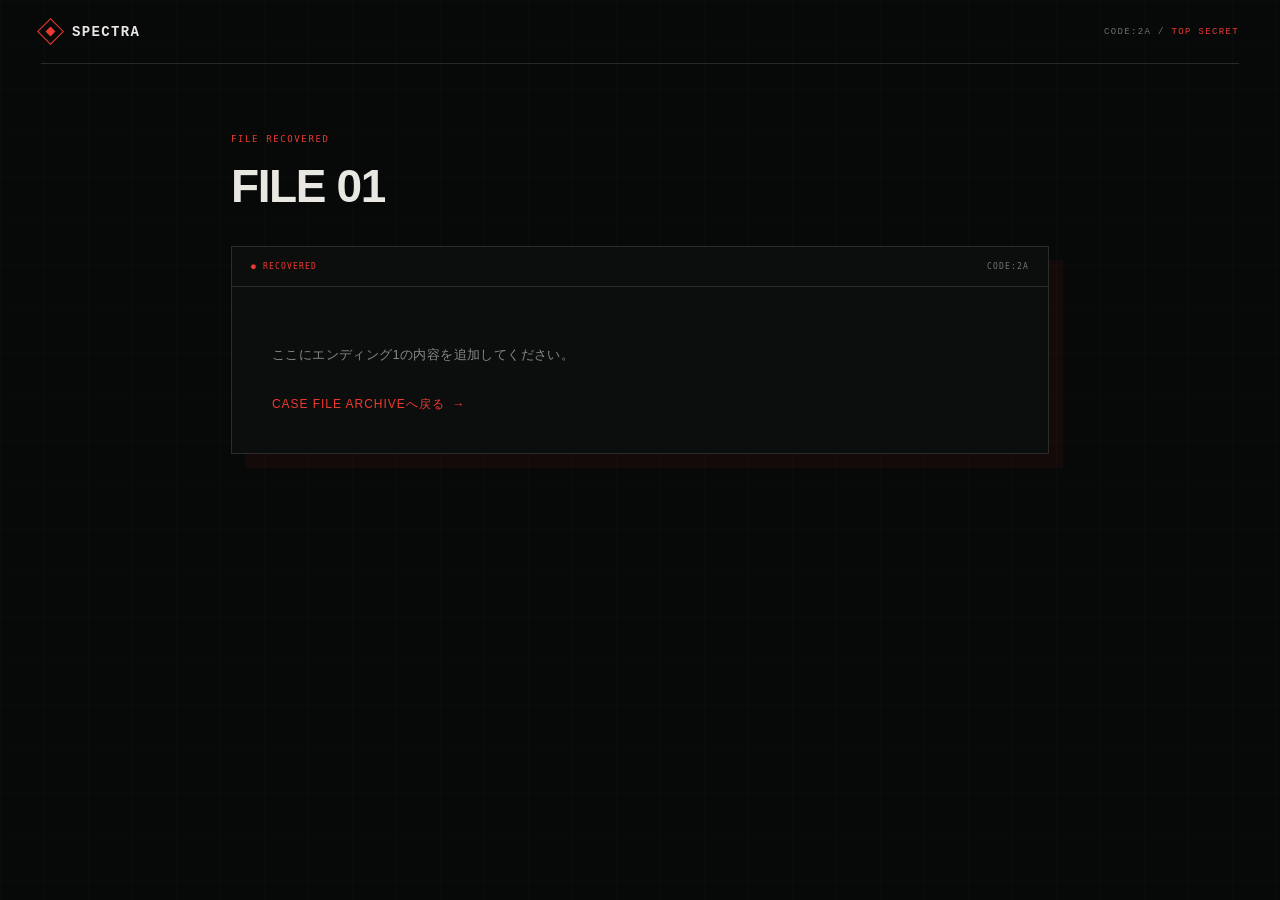
==== ending1.html @ 7d03a1a0 "Add files via upload" ====
<!DOCTYPE html>
<html>
<head>
  <title>エンディングその1</title>
  <link rel="stylesheet" href="styles.css">
  <meta charset="UTF-8">
  <meta name="viewport" content="width=device-width, initial-scale=1">
</head>
<body class="gate-body" data-ending="1">

  <header class="gate-topbar">
    <div class="gate-brand"><span class="gate-brand-mark" aria-hidden="true"></span>SPECTRA</div>
    <div class="gate-classification">CODE:2A / <b>TOP SECRET</b></div>
  </header>

  <main class="gate-main">

    <p class="gate-kicker">FILE RECOVERED</p>
    <h1>FILE 01</h1>

    <div class="gate-panel">
      <div class="gate-panel-head">
        <span>● RECOVERED</span>
        <span>CODE:2A</span>
      </div>
      <div class="gate-panel-body">
        <p class="gate-sub">
          ここにエンディング1の内容を追加してください。
        </p>
        <a class="gate-back-link" id="back-to-archive" href="endings.html">
          <span>CASE FILE ARCHIVEへ戻る</span>
          <span aria-hidden="true">→</span>
        </a>
      </div>
    </div>

  </main>

  <div class="page-transition covered" id="page-transition" aria-hidden="false">
    <span class="slab"></span>
    <span class="stripe"></span>
    <span class="transition-copy" id="transition-copy">FILE 01 / OPEN</span>
  </div>

  <script src="ending.js"></script>
</body>
</html>
---- styles.css ----
* {
    margin: 0;
    padding: 0;
    box-sizing: border-box;
}

body {
    height: 100vh;
    overflow: hidden;

    text-align: center;
    color: white;
    font-family: "Courier New", monospace;
    font-size: 1em;
    font-weight: bold;

    display: flex;
    justify-content: center;
    align-items: center;
}

/* Table */

.table-room {
    background: radial-gradient(
        ellipse 900px 700px at 50% 30%,
        #2c2c2e 0%,
        #131314 70%
    );
}

.table {
    position: relative;

    width: 900px;
    height: 500px;

    border-radius: 6px;

    display: flex;
    justify-content: center;
    align-items: center;

    /* overhead-light sheen, brushed-steel grain, base metal gradient */
    background:
        radial-gradient(ellipse 520px 260px at 30% 12%, rgba(255,255,255,.16), transparent 60%),
        repeating-linear-gradient(
            98deg,
            rgba(255,255,255,.035) 0px,
            rgba(255,255,255,.035) 1px,
            transparent 1px,
            transparent 4px
        ),
        linear-gradient(155deg, #6d6d6f 0%, #58585a 42%, #444446 75%, #37373a 100%);

    box-shadow:
        0 50px 70px -20px rgba(0, 0, 0, .7),
        0 14px 26px rgba(0, 0, 0, .45),
        inset 0 2px 8px rgba(255, 255, 255, .16),
        inset 0 -50px 60px rgba(0, 0, 0, .32),
        inset 0 0 0 1px rgba(255, 255, 255, .06);

    transform: perspective(1000px) rotateX(15deg);
}

/* Corner rivets, sunk into the steel */

.table::before {
    content: "";

    position: absolute;
    inset: 0;

    border-radius: inherit;
    pointer-events: none;

    background:
        radial-gradient(circle 4px at 26px 26px, #131314 55%, transparent 58%),
        radial-gradient(circle 1.2px at 25px 25px, rgba(255,255,255,.55) 50%, transparent 55%),
        radial-gradient(circle 4px at calc(100% - 26px) 26px, #131314 55%, transparent 58%),
        radial-gradient(circle 1.2px at calc(100% - 27px) 25px, rgba(255,255,255,.55) 50%, transparent 55%),
        radial-gradient(circle 4px at 26px calc(100% - 26px), #131314 55%, transparent 58%),
        radial-gradient(circle 1.2px at 25px calc(100% - 27px), rgba(255,255,255,.55) 50%, transparent 55%),
        radial-gradient(circle 4px at calc(100% - 26px) calc(100% - 26px), #131314 55%, transparent 58%),
        radial-gradient(circle 1.2px at calc(100% - 27px) calc(100% - 27px), rgba(255,255,255,.55) 50%, transparent 55%);
}

/* Front edge, giving the slab visible thickness */

.table::after {
    content: "";

    position: absolute;
    left: 0.25%;
    right: 0.25%;
    bottom: -16px;

    height: 18px;

    background: linear-gradient(to bottom, #333335, #1e1e20);
    border-radius: 0 0 6px 6px;
    box-shadow: 0 16px 24px rgba(0, 0, 0, .55);
}

/* Envelope */

.pocket {
    position: absolute;

    left: 0;
    bottom: 0;

    width: 100%;
    height: 190px;

    background: #d8bf83;

    z-index: 2;
}

.envelope {
    position: relative;

    width: 420px;
    height: 280px;

    background: #d8bf83;

    border-radius: 4px;

    box-shadow: 0 12px 25px rgba(0,0,0,.35);
}


/* Flap */

.flap {
    position: absolute;

    top: 0;
    left: 0;

    width: 100%;
    height: 120px;

    background: #c9ae6d;

    clip-path: polygon(
        0 0,
        100% 0,
        50% 100%
    );

    transform-origin: top center;
    transform: rotateX(0deg);

    transition: none;
    z-index: 5;
}
/* Label */

.label {
    position: absolute;

    bottom: 25px;
    left: 25px;

    font-family: "Courier New", monospace;
    font-size: 30px;
    font-weight: bold;

    color:#e94709;

    letter-spacing: 2px;
    z-index: 4;
}

.drag-hint {
    position: absolute;

    top: 18px;
    left: 50%;

    transform: translateX(-50%);

    font-family: "Courier New", monospace;
    font-size: 56px;
    font-weight: bold;

    color: rgba(0, 0, 0, 0.55);

    letter-spacing: 2px;

    user-select: none;
    pointer-events: none;

    animation: float 1.2s ease-in-out infinite;
}

@keyframes float {
    0% {
        transform: translate(-50%, 0);
    }

    50% {
        transform: translate(-50%, -6px);
    }

    100% {
        transform: translate(-50%, 0);
    }
}

#transition {
    position: fixed;

    top: 0;
    left: 0;

    width: 100vw;
    height: 100vh;

    background: black;

    display: flex;
    justify-content: center;
    align-items: center;

    opacity: 0;
    visibility: hidden;

    transition: opacity 0.8s ease;

    z-index: 9999;
}

#transition.show {
    opacity: 1;
    visibility: visible;
}

/* Loading text */

.loading-text {
    color: #d8bf83;

    font-family: "Courier New", monospace;
    font-size: 40px;
    letter-spacing: 5px;

    opacity: 0;

    animation: blink 1.2s infinite;
}

#transition.show .loading-text {
    opacity: 1;
}


@keyframes blink {

    0% {
        opacity: .3;
    }

    50% {
        opacity: 1;
    }

    100% {
        opacity: .3;
    }

}

.paper {
    position: absolute;

    width: 360px;
    height: 70px;

    left: 30px;
    top: 30px;

    background: #f7f2e6;

    border-radius: 3px;

    transition: transform .8s ease;

    transform: translateY(180px);
    
    display: flex;
    justify-content: center;
    align-items: top;
    
    color: #000000;
    font-family: "Courier New", monospace;
    font-size: 40px;
    letter-spacing: 5px;


    z-index: 1;
}

.paper.out {
    transform: translateY(0);
}

.briefing {

    position: relative;

    width: 800px;

    padding: 70px;

    background: #f4efdf;

    color: #222;

    box-shadow:
        0 30px 70px rgba(0,0,0,.45);

    border-radius: 3px;

    transform: rotate(-1deg);

    overflow: hidden;
}


/* Paper texture */

.briefing::before {

    content: "";

    position: absolute;

    inset: 0;

    background:
        repeating-linear-gradient(
            0deg,
            rgba(0,0,0,.015),
            rgba(0,0,0,.015) 2px,
            transparent 2px,
            transparent 6px
        );

    pointer-events: none;
}


/* Title */

h1 {

    margin-top: 0;

    text-align: center;

    font-size: 42px;

    letter-spacing: 5px;

    border-bottom: 3px solid #444;

    padding-bottom: 15px;
}


/* Section titles */

h2 {

    margin-top: 40px;

    font-size: 22px;

    letter-spacing: 2px;

    color: #444;

    text-transform: uppercase;
}


/* Paragraphs */

p {

    font-size: 20px;

    line-height: 1.8;
}


/* Rules */

ul {

    padding-left: 30px;

    line-height: 2;

    font-size: 19px;
}


/* Divider */

.divider {

    height: 2px;

    background: #666;

    margin: 30px 0;
}


/* TOP SECRET stamp */

.stamp {

    position: absolute;

    top: 35px;
    right: 40px;

    padding: 12px 24px;

    border: 5px solid #b31217;

    color: #b31217;

    font-size: 30px;

    font-weight: bold;

    transform: rotate(15deg);

    opacity: .85;

    text-transform: uppercase;
}


/* Button */

button {

    display: block;

    margin: 60px auto 0;

    padding: 18px 42px;

    background: #222;

    color: white;

    border: none;

    cursor: pointer;

    font-family: inherit;

    font-size: 18px;

    letter-spacing: 3px;

    transition: .25s;
}

button:hover {

    background: #b31217;

    transform: translateY(-3px);

    box-shadow: 0 8px 20px rgba(0,0,0,.25);
}

/* Case file archive (endings page) */

.archive-body {
    background: linear-gradient(
        to bottom,
        #666,
        #4f4f4f
    );
}

/* ============================================================
   SPECTRA ACCESS GATE — shared design system
   (matches index.html / mission.html)
   ============================================================ */

:root {
    --gate-black: #070808;
    --gate-panel: #0d0f0f;
    --gate-white: #e8e7e1;
    --gate-muted: #858985;
    --gate-line: rgba(232, 231, 225, .14);
    --gate-red: #bd2929;
    --gate-red-bright: #ed3a31;
    --gate-ease: cubic-bezier(.77, 0, .18, 1);
}

.gate-body {
    height: auto;
    min-height: 100vh;
    overflow: visible;

    display: block;

    background: var(--gate-black);
    background-image:
        linear-gradient(rgba(255,255,255,.012) 1px, transparent 1px),
        linear-gradient(90deg, rgba(255,255,255,.012) 1px, transparent 1px);
    background-size: 44px 44px;

    text-align: left;
    color: var(--gate-white);
    font-family: "Yu Gothic", "Hiragino Kaku Gothic ProN", Meiryo, sans-serif;
    font-weight: normal;
}

.gate-topbar,
.gate-bottombar {
    display: flex;
    align-items: center;
    justify-content: space-between;

    margin: 0 3.2vw;
    padding: 22px 0;

    font: 9px Consolas, "Courier New", monospace;
    letter-spacing: .15em;
    color: #6e726d;
}

.gate-topbar {
    border-bottom: 1px solid var(--gate-line);
}

.gate-bottombar {
    margin-top: 60px;
    border-top: 1px solid var(--gate-line);
}

.gate-brand {
    display: flex;
    align-items: center;
    gap: 12px;

    color: var(--gate-white);
    font-size: 14px;
    font-weight: 700;
}

.gate-brand-mark {
    position: relative;

    width: 19px;
    height: 19px;

    border: 1px solid var(--gate-red-bright);
    transform: rotate(45deg);
}

.gate-brand-mark::before {
    content: "";

    position: absolute;
    inset: 5px;

    background: var(--gate-red-bright);
}

.gate-classification b {
    color: var(--gate-red-bright);
    font-weight: 400;
}

.gate-main {
    width: min(900px, 100%);
    margin: 0 auto;
    padding: clamp(35px, 6vw, 70px) 3.2vw 0;
}

.gate-kicker {
    margin: 0 0 18px;

    color: var(--gate-red-bright);
    font: 9px Consolas, monospace;
    letter-spacing: .18em;
}

.gate-main h1 {
    margin: 0;
    padding-bottom: 0;

    border-bottom: none;

    text-align: left;
    font-size: clamp(30px, 5vw, 46px);
    line-height: 1.05;
    letter-spacing: -.03em;
    font-weight: 680;
}

.gate-sub {
    max-width: 620px;
    margin: 16px 0 0;

    color: var(--gate-muted);
    font-size: 13px;
    line-height: 1.9;
    letter-spacing: .03em;
}

.gate-panel {
    margin-top: 36px;

    border: 1px solid var(--gate-line);
    background: rgba(13, 15, 15, .92);

    box-shadow: 14px 14px 0 rgba(189, 41, 41, .075);
}

.gate-panel-head {
    display: flex;
    justify-content: space-between;

    padding: 15px 19px;

    border-bottom: 1px solid var(--gate-line);

    color: #71756f;
    font: 8px Consolas, monospace;
    letter-spacing: .15em;
}

.gate-panel-head span:first-child {
    color: var(--gate-red-bright);
}

.gate-panel-body {
    padding: clamp(24px, 4vw, 40px);
}

/* ------------------------------------------------------------
   Case file grid (endings.html)
   ------------------------------------------------------------ */

.grid {
    display: grid;
    grid-template-columns: repeat(2, minmax(0, 1fr));

    gap: 10px;

    width: auto;
    height: auto;
}

.box {
    position: relative;

    display: flex;
    flex-direction: column;
    justify-content: center;
    gap: 6px;

    min-height: 92px;
    padding: 15px 16px 13px;

    border: 1px solid #303330;
    border-radius: 0;
    background: #090b0a;

    box-shadow: none;

    transition:
        border-color .2s ease,
        background .2s ease,
        color .2s ease,
        box-shadow .2s ease;
}

.box a {
    display: flex;
    flex-direction: column;
    gap: 6px;

    width: 100%;
    height: 100%;

    text-decoration: none;
    color: inherit;
}

.tab {
    position: static;

    padding: 0;
    background: none;

    font: 8px Consolas, monospace;
    letter-spacing: .16em;
    color: #64695f;
}

/* Unlocked: recovered case file */

.box.unlocked {
    border-color: var(--gate-red-bright);
    background: rgba(189, 41, 41, .14);
    box-shadow: inset 3px 0 0 var(--gate-red-bright);

    cursor: pointer;

    animation: fileRecovered .45s ease;
}

.box.unlocked .tab {
    color: var(--gate-red-bright);
}

.box.unlocked .label {
    font-size: 17px;
    letter-spacing: .04em;
    font-weight: 700;
    color: var(--gate-white);
}

.box.unlocked .status {
    font: 8px Consolas, monospace;
    letter-spacing: .12em;
    color: var(--gate-red-bright);
}

.box.unlocked:hover {
    box-shadow: inset 3px 0 0 var(--gate-red-bright), 0 10px 22px rgba(0, 0, 0, .4);
}

.box.unlocked .status.recovered::before {
    content: "";

    display: inline-block;

    width: 5px;
    height: 5px;

    margin-right: 6px;
    border-radius: 50%;

    background: var(--gate-red-bright);
}

/* Locked: sealed, unopened file */

.box.locked {
    border: 1px dashed #262825;
    background: #090b0a;

    color: #4d504b;
    cursor: not-allowed;

    pointer-events: none;
}

.box.locked .tab {
    color: #4a4d49;
}

.box.locked .lockline {
    width: 60%;
    height: 6px;

    background: #1c1e1b;
    border-radius: 0;
}

.box.locked .status {
    margin-top: 2px;

    font: 8px Consolas, monospace;
    letter-spacing: .12em;
    color: #4d504b;
}

@keyframes fileRecovered {
    0% {
        opacity: .35;
        transform: scale(.98);
    }
    100% {
        opacity: 1;
        transform: scale(1);
    }
}

/* ------------------------------------------------------------
   Progress readout + action buttons
   ------------------------------------------------------------ */

#progress-text {
    transition: color .3s ease, text-shadow .3s ease;
}

#progress-text.complete {
    color: var(--gate-red-bright);
    text-shadow: 0 0 12px rgba(237, 58, 49, .5);
}

.gate-actions {
    display: flex;
    align-items: center;
    gap: 12px;

    margin-top: 30px;
}

#back-home {
    display: flex;
    align-items: center;
    justify-content: space-between;

    flex: 1;

    min-height: 52px;
    margin: 0;
    padding: 0 18px;

    background: var(--gate-red);
    color: var(--gate-white);
    border: none;

    font-family: inherit;
    font-size: 12px;
    letter-spacing: .1em;

    cursor: pointer;
    transition: background .2s ease;
}

#back-home:hover {
    background: var(--gate-red-bright);
    transform: none;
    box-shadow: none;
}

#reset-progress {
    min-height: 52px;
    margin: 0;
    padding: 0 16px;

    background: transparent;
    color: var(--gate-muted);
    border: 1px solid var(--gate-line);

    font-family: Consolas, "Courier New", monospace;
    font-size: 10px;
    letter-spacing: .12em;

    cursor: pointer;
    transition: border-color .2s ease, color .2s ease;
}

#reset-progress:hover {
    background: transparent;
    color: var(--gate-red-bright);
    border-color: var(--gate-red-bright);
    transform: none;
    box-shadow: none;
}

/* ------------------------------------------------------------
   Individual ending pages (ending1.html – ending6.html)
   ------------------------------------------------------------ */

.gate-back-link {
    display: inline-flex;
    align-items: center;
    gap: 8px;

    margin-top: 28px;

    color: var(--gate-red-bright);
    text-decoration: none;

    font-size: 12px;
    letter-spacing: .08em;

    transition: opacity .2s ease;
}

.gate-back-link:hover {
    opacity: .75;
}

/* ------------------------------------------------------------
   Page transition (matches index.html / mission.html)
   ------------------------------------------------------------ */

.page-transition {
    position: fixed;
    z-index: 300;
    inset: 0;

    display: grid;
    place-items: center;
    overflow: hidden;

    visibility: hidden;
    pointer-events: none;
}

.slab,
.stripe {
    position: absolute;

    top: -12%;
    bottom: -12%;
    left: -12%;
    width: 124%;

    transform: translateX(-116%) skewX(-7deg);
}

.slab {
    background: #090a09;
    transition: transform .86s var(--gate-ease);
}

.stripe {
    left: -24%;
    width: 22%;

    background: #8f1f1f;
}

.transition-copy {
    position: relative;
    z-index: 1;

    opacity: 0;

    color: var(--gate-red-bright);
    font: 10px Consolas, monospace;
    letter-spacing: .28em;

    transition: opacity .18s ease .34s;
}

.page-transition.active,
.page-transition.covered,
.page-transition.arrival {
    visibility: visible;
    pointer-events: auto;
}

.page-transition.active .slab {
    transform: translateX(0) skewX(-7deg);
}

.page-transition.active .stripe {
    animation: stripeAcross .88s var(--gate-ease) .03s both;
}

.page-transition.active .transition-copy {
    opacity: 1;
}

.page-transition.covered .slab {
    transform: translateX(0) skewX(-7deg);
    transition: none;
}

.page-transition.covered .stripe {
    transform: translateX(630%) skewX(-7deg);
}

.page-transition.covered .transition-copy {
    opacity: 1;
}

.page-transition.arrival .slab {
    transform: translateX(116%) skewX(-7deg);
}

.page-transition.arrival .stripe {
    animation: stripeAcross .88s var(--gate-ease) both;
}

.page-transition.arrival .transition-copy {
    opacity: 0;
    transition-delay: 0s;
}

@keyframes stripeAcross {
    from { transform: translateX(-70%) skewX(-7deg); }
    to { transform: translateX(630%) skewX(-7deg); }
}

/* ------------------------------------------------------------
   Responsive
   ------------------------------------------------------------ */

@media (max-width: 640px) {

    .grid {
        grid-template-columns: 1fr;
    }

    .gate-topbar,
    .gate-bottombar {
        margin: 0 5vw;
    }

    .gate-main {
        padding: 28px 5vw 0;
    }

    .gate-actions {
        flex-direction: column;
        align-items: stretch;
    }

}

@media (prefers-reduced-motion: reduce) {
    *, *::before, *::after {
        transition-duration: .01ms !important;
        animation-duration: .01ms !important;
    }
}
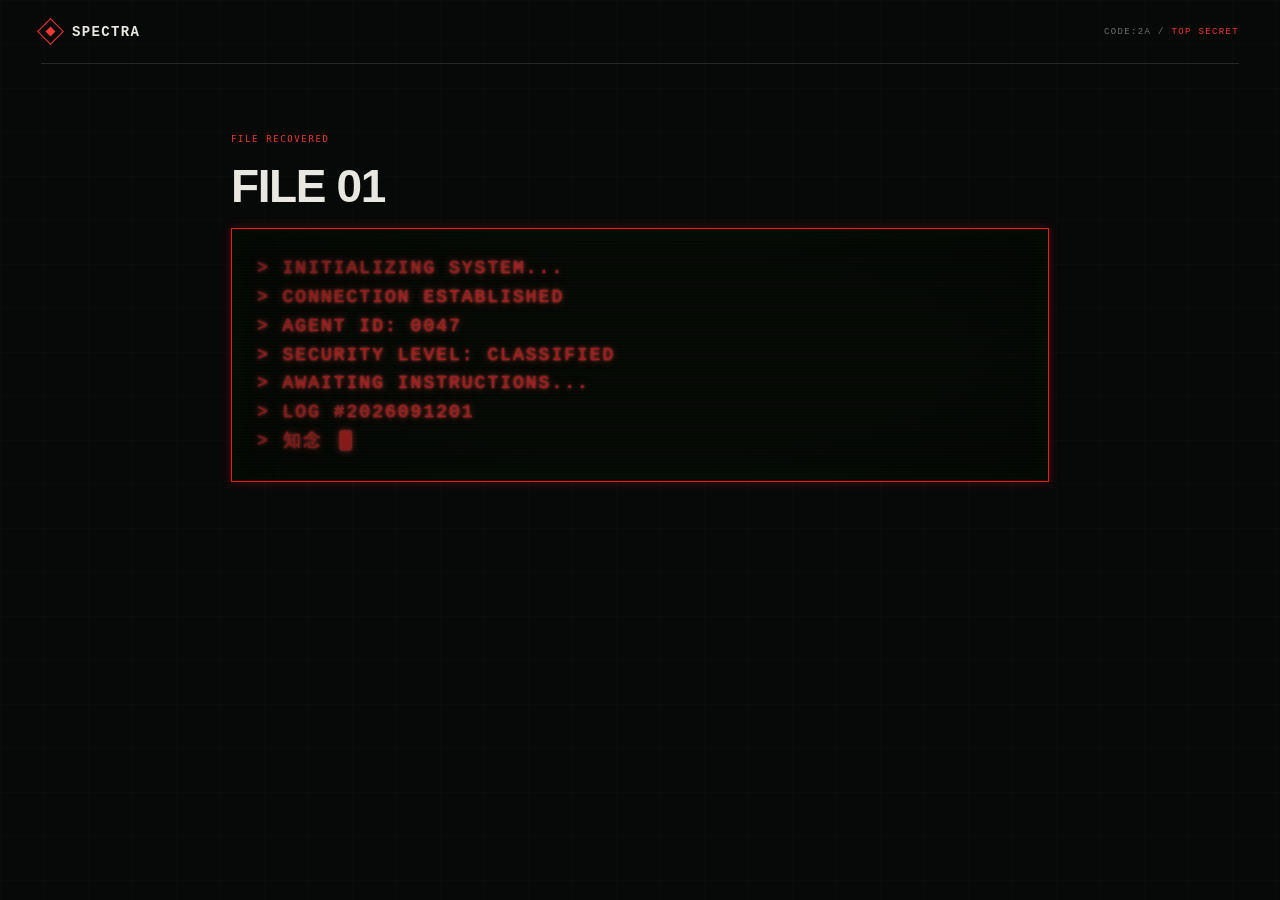
==== commit ca51c30c: "Add files via upload" ====
--- a/ending1.html
+++ b/ending1.html
@@ -2,6 +2,7 @@
 <html>
 <head>
   <title>エンディングその1</title>
+  <link rel="icon" type="image/png" href="CODE2A.png.png">
   <link rel="stylesheet" href="styles.css">
   <meta charset="UTF-8">
   <meta name="viewport" content="width=device-width, initial-scale=1">
@@ -16,23 +17,19 @@
   <main class="gate-main">
 
     <p class="gate-kicker">FILE RECOVERED</p>
-    <h1>FILE 01</h1>
+    <h1>FILE 01</h1><br>
 
-    <div class="gate-panel">
-      <div class="gate-panel-head">
-        <span>● RECOVERED</span>
-        <span>CODE:2A</span>
-      </div>
-      <div class="gate-panel-body">
-        <p class="gate-sub">
-          ここにエンディング1の内容を追加してください。
-        </p>
-        <a class="gate-back-link" id="back-to-archive" href="endings.html">
-          <span>CASE FILE ARCHIVEへ戻る</span>
-          <span aria-hidden="true">→</span>
-        </a>
-      </div>
-    </div>
+  <div class="terminal">
+    <p class="terminal-text">
+    > INITIALIZING SYSTEM...<br>
+    > CONNECTION ESTABLISHED<br>
+    > AGENT ID: 0047<br>
+    > SECURITY LEVEL: CLASSIFIED<br>
+    > AWAITING INSTRUCTIONS...<br>
+    > LOG #2026091201<br>
+    > 知念 
+    </p>
+  </div>
 
   </main>
 
--- a/styles.css
+++ b/styles.css
@@ -1040,3 +1040,97 @@
         animation-duration: .01ms !important;
     }
 }
+
+.terminal {
+    position: relative;
+    background: #050805;
+    color: #f42c2c;
+
+    font-family: "Courier New", monospace;
+    font-size: 16px;
+    letter-spacing: 1.5px;
+    line-height: 1.6;
+
+    padding: 25px;
+    border: 1px solid #ff1414;
+
+    box-shadow:
+        0 0 10px rgba(207, 31, 31, 0.3),
+        inset 0 0 30px rgba(57, 255, 20, 0.05);
+
+    text-shadow:
+        0 0 4px #cd3434,
+        0 0 10px rgba(213, 50, 50, 0.5);
+
+    overflow: hidden;
+}
+
+/* CRT scanlines */
+.terminal::before {
+    content: "";
+    position: absolute;
+    inset: 0;
+
+    background: repeating-linear-gradient(
+        to bottom,
+        transparent 0px,
+        transparent 2px,
+        rgba(57, 255, 20, 0.04) 3px
+    );
+
+    pointer-events: none;
+}
+
+/* Slight screen glow */
+.terminal::after {
+    content: "";
+    position: absolute;
+    inset: 0;
+
+    background: radial-gradient(
+        ellipse at center,
+        transparent 50%,
+        rgba(0, 0, 0, 0.35)
+    );
+
+    pointer-events: none;
+}
+
+.terminal-text {
+    font-family: "Courier New", monospace;
+    color: #9e1d1d;
+    font-size: 18px;
+    letter-spacing: 2px;
+    line-height: 1.6;
+
+    text-shadow:
+        0 0 3px #f14e4e,
+        0 0 8px rgba(220, 67, 67, 0.6);
+
+    animation: flicker 0.15s infinite alternate;
+}
+
+/* Subtle CRT flicker */
+@keyframes flicker {
+    from {
+        opacity: 0.95;
+    }
+    to {
+        opacity: 1;
+    }
+}
+
+.terminal-text::after {
+    content: "█";
+    margin-left: 5px;
+    animation: cursor-blink 0.8s steps(1) infinite;
+}
+
+@keyframes cursor-blink {
+    0%, 50% {
+        opacity: 1;
+    }
+    51%, 100% {
+        opacity: 0;
+    }
+}
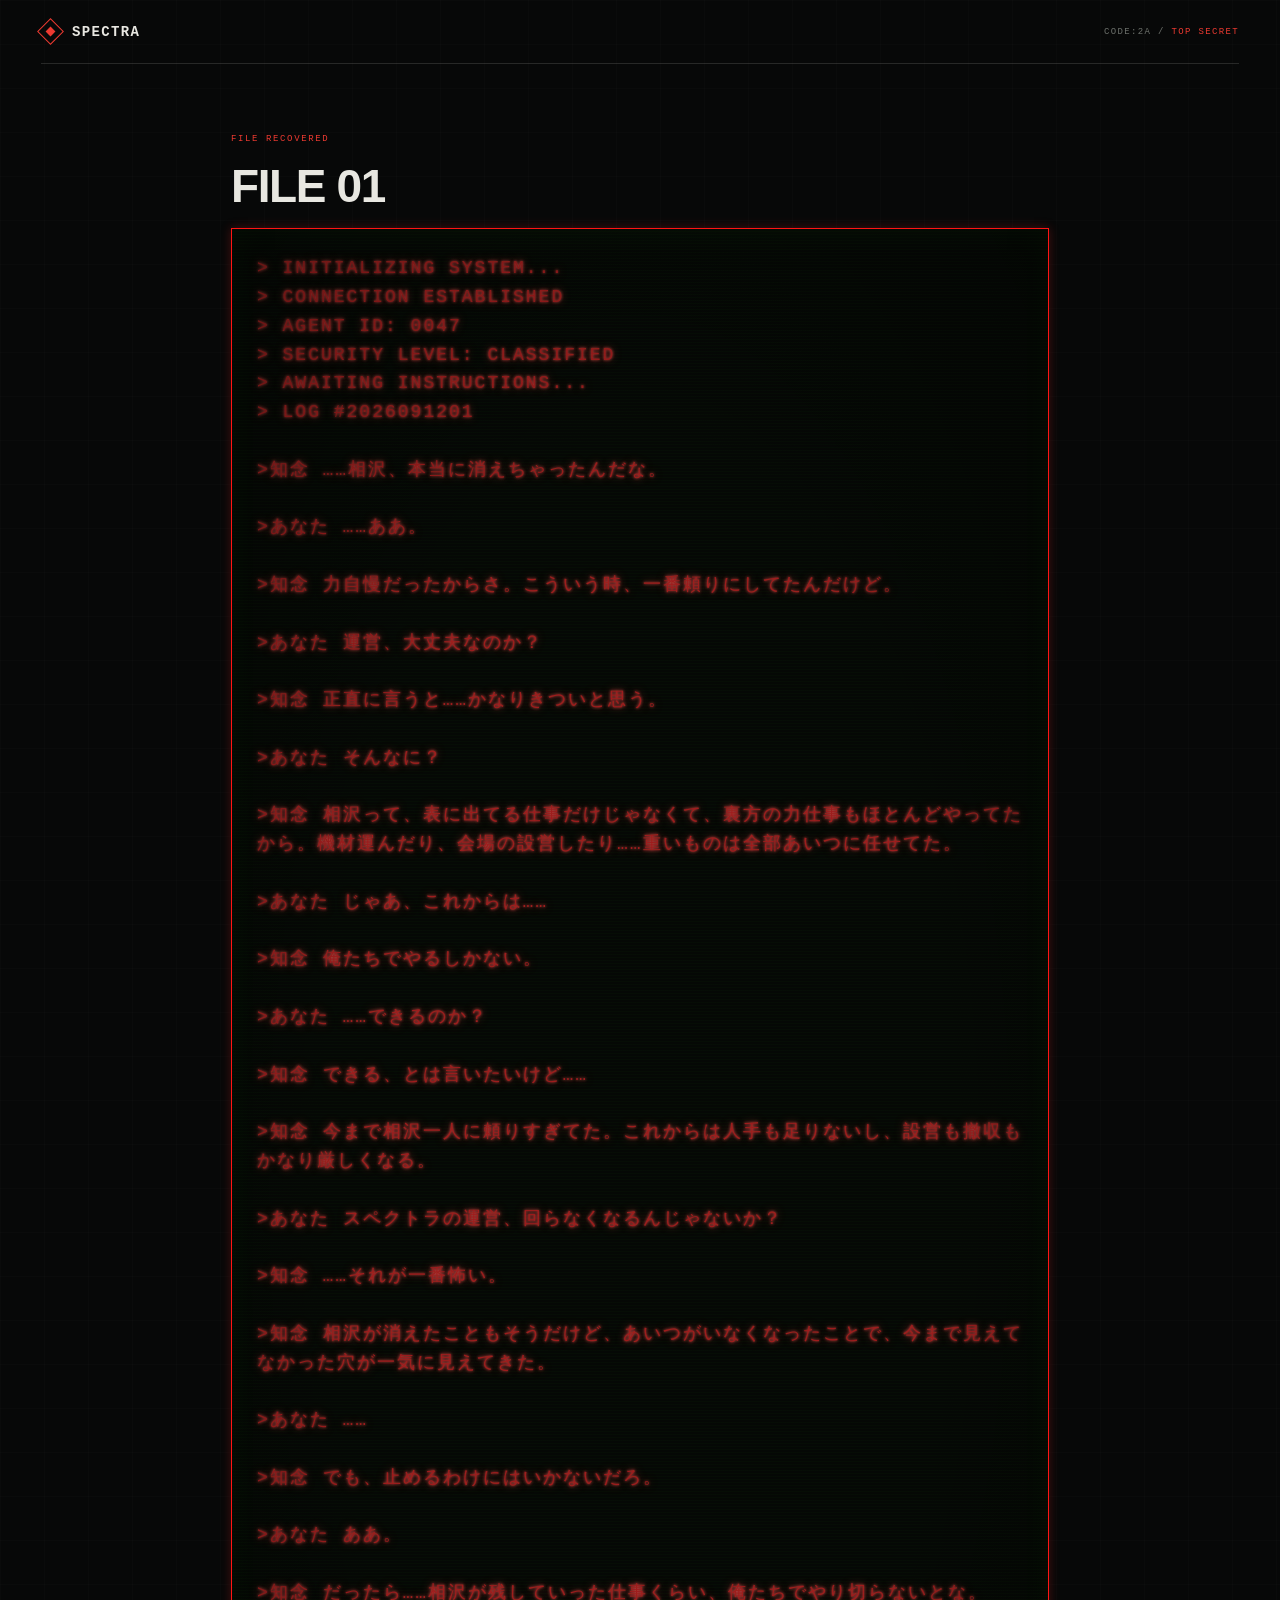
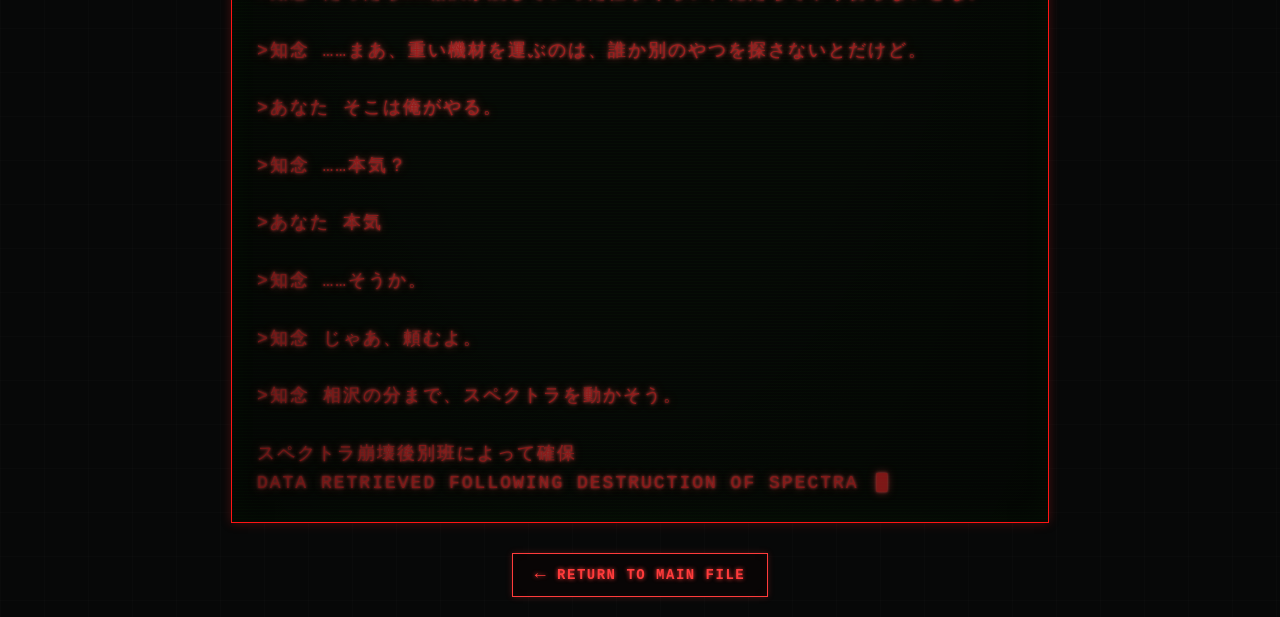
==== commit b0d2efa2: "Add files via upload" ====
--- a/ending1.html
+++ b/ending1.html
@@ -21,16 +21,49 @@
 
   <div class="terminal">
     <p class="terminal-text">
-    > INITIALIZING SYSTEM...<br>
-    > CONNECTION ESTABLISHED<br>
-    > AGENT ID: 0047<br>
-    > SECURITY LEVEL: CLASSIFIED<br>
-    > AWAITING INSTRUCTIONS...<br>
-    > LOG #2026091201<br>
-    > 知念 
+  > INITIALIZING SYSTEM...<br>
+  > CONNECTION ESTABLISHED<br>
+  > AGENT ID: 0047<br>
+  > SECURITY LEVEL: CLASSIFIED<br>
+  > AWAITING INSTRUCTIONS...<br>
+  > LOG #2026091201<br><br>
+  >知念 ……相沢、本当に消えちゃったんだな。<br><br>
+  >あなた ……ああ。<br><br>
+  >知念 力自慢だったからさ。こういう時、一番頼りにしてたんだけど。<br><br>
+  >あなた 運営、大丈夫なのか？<br><br>
+  >知念 正直に言うと……かなりきついと思う。<br><br>
+  >あなた そんなに？<br><br>
+  >知念 相沢って、表に出てる仕事だけじゃなくて、裏方の力仕事もほとんどやってたから。機材運んだり、会場の設営したり……重いものは全部あいつに任せてた。<br><br>
+  >あなた じゃあ、これからは……<br><br>
+  >知念 俺たちでやるしかない。<br><br>
+  >あなた ……できるのか？<br><br>
+  >知念 できる、とは言いたいけど……<br><br>
+  >知念 今まで相沢一人に頼りすぎてた。これからは人手も足りないし、設営も撤収もかなり厳しくなる。<br><br>
+  >あなた スペクトラの運営、回らなくなるんじゃないか？<br><br>
+  >知念 ……それが一番怖い。<br><br>
+  >知念 相沢が消えたこともそうだけど、あいつがいなくなったことで、今まで見えてなかった穴が一気に見えてきた。<br><br>
+  >あなた ……<br><br>
+  >知念 でも、止めるわけにはいかないだろ。<br><br>
+  >あなた ああ。<br><br>
+  >知念 だったら……相沢が残していった仕事くらい、俺たちでやり切らないとな。<br><br>
+  >知念 ……まあ、重い機材を運ぶのは、誰か別のやつを探さないとだけど。<br><br>
+  >あなた そこは俺がやる。<br><br>
+  >知念 ……本気？<br><br>
+  >あなた 本気<br><br>
+  >知念 ……そうか。<br><br>
+  >知念 じゃあ、頼むよ。<br><br>
+  >知念 相沢の分まで、スペクトラを動かそう。<br><br>
+  スペクトラ崩壊後別班によって確保<br>
+  DATA RETRIEVED FOLLOWING DESTRUCTION OF SPECTRA
+
     </p>
   </div>
-
+  <div class="return-container">
+    <a href="endings.html" class="return-button">
+        <span class="return-arrow">←</span>
+        RETURN TO MAIN FILE
+    </a>
+  </div>
   </main>
 
   <div class="page-transition covered" id="page-transition" aria-hidden="false">
--- a/styles.css
+++ b/styles.css
@@ -1134,3 +1134,71 @@
         opacity: 0;
     }
 }
+
+/* =========================
+   RETURN TO MAIN FILE
+   ========================= */
+
+.return-container {
+    display: flex;
+    justify-content: center;
+    margin-top: 30px;
+    margin-bottom: 20px;
+}
+
+.return-button {
+    display: inline-flex;
+    align-items: center;
+    gap: 10px;
+
+    padding: 12px 22px;
+
+    font-family: "Courier New", monospace;
+    font-size: 14px;
+    font-weight: bold;
+    letter-spacing: 1.5px;
+    text-decoration: none;
+
+    color: #ff3b3b;
+    background: #080505;
+
+    border: 1px solid #ff3b3b;
+
+    box-shadow:
+        0 0 6px rgba(255, 59, 59, 0.25),
+        inset 0 0 10px rgba(255, 59, 59, 0.04);
+
+    text-shadow:
+        0 0 4px #ff3b3b;
+
+    transition:
+        background 0.2s ease,
+        color 0.2s ease,
+        box-shadow 0.2s ease,
+        transform 0.2s ease;
+}
+
+.return-arrow {
+    font-size: 18px;
+    line-height: 1;
+}
+
+.return-button:hover {
+    color: #080505;
+    background: #ff3b3b;
+
+    box-shadow:
+        0 0 12px rgba(255, 59, 59, 0.6),
+        0 0 25px rgba(255, 59, 59, 0.25);
+
+    text-shadow: none;
+
+    transform: translateY(-2px);
+}
+
+.return-button:active {
+    transform: translateY(0);
+
+    box-shadow:
+        0 0 5px rgba(255, 59, 59, 0.4);
+}
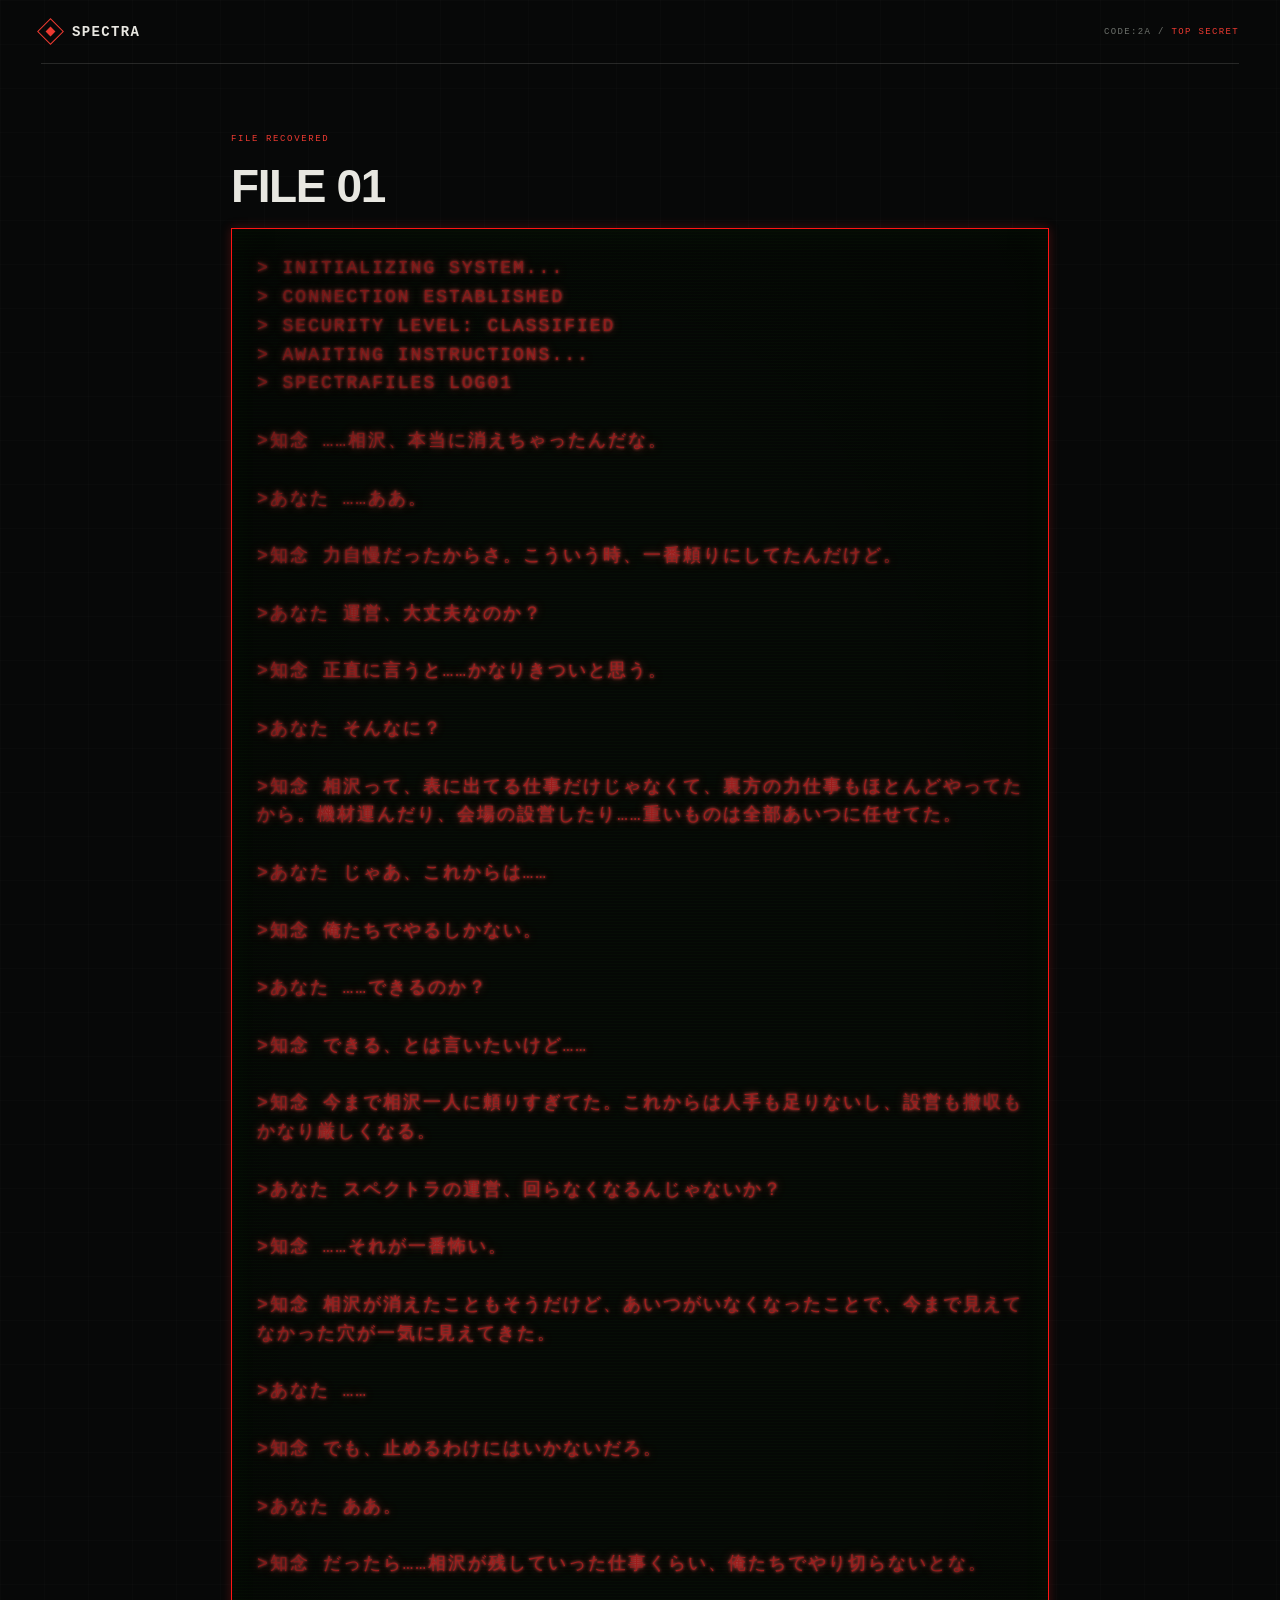
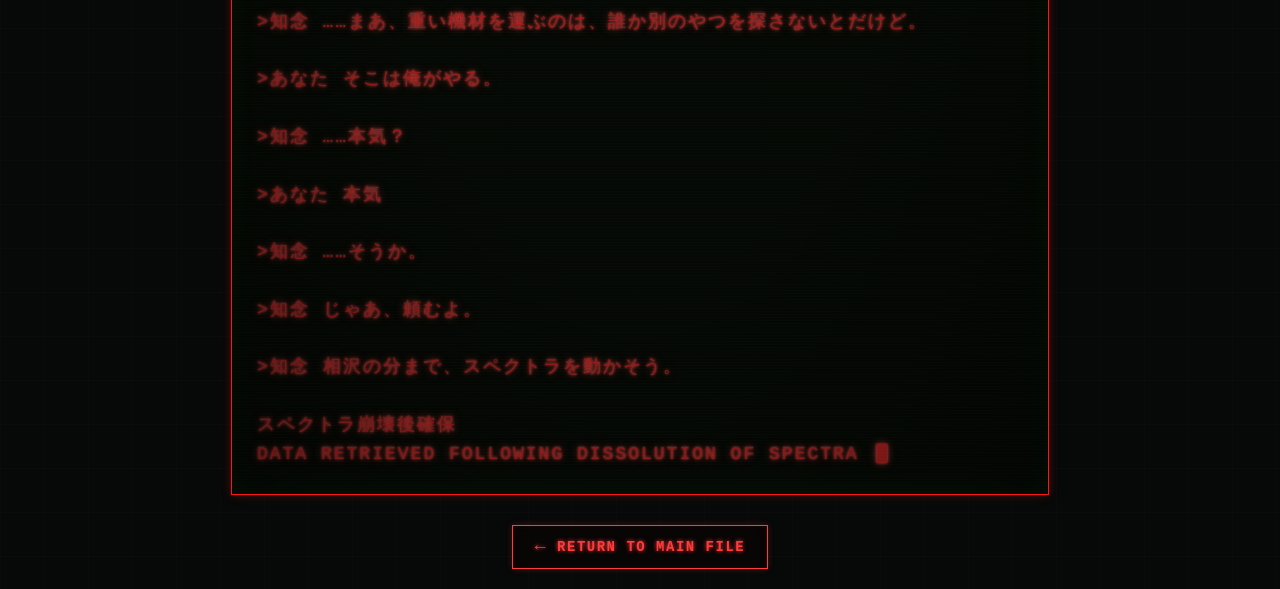
==== commit 2d8bba51: "Add files via upload" ====
--- a/ending1.html
+++ b/ending1.html
@@ -2,7 +2,7 @@
 <html>
 <head>
   <title>エンディングその1</title>
-  <link rel="icon" type="image/png" href="CODE2A.png.png">
+  <link rel="icon" type="image/png" href="assets/CODE2A.png.png">
   <link rel="stylesheet" href="styles.css">
   <meta charset="UTF-8">
   <meta name="viewport" content="width=device-width, initial-scale=1">
@@ -23,10 +23,9 @@
     <p class="terminal-text">
   > INITIALIZING SYSTEM...<br>
   > CONNECTION ESTABLISHED<br>
-  > AGENT ID: 0047<br>
   > SECURITY LEVEL: CLASSIFIED<br>
   > AWAITING INSTRUCTIONS...<br>
-  > LOG #2026091201<br><br>
+  > SPECTRAFILES LOG01<br><br>
   >知念 ……相沢、本当に消えちゃったんだな。<br><br>
   >あなた ……ああ。<br><br>
   >知念 力自慢だったからさ。こういう時、一番頼りにしてたんだけど。<br><br>
@@ -53,8 +52,8 @@
   >知念 ……そうか。<br><br>
   >知念 じゃあ、頼むよ。<br><br>
   >知念 相沢の分まで、スペクトラを動かそう。<br><br>
-  スペクトラ崩壊後別班によって確保<br>
-  DATA RETRIEVED FOLLOWING DESTRUCTION OF SPECTRA
+  スペクトラ崩壊後確保<br>
+  DATA RETRIEVED FOLLOWING DISSOLUTION OF SPECTRA
 
     </p>
   </div>
--- a/styles.css
+++ b/styles.css
@@ -1201,4 +1201,98 @@
 
     box-shadow:
         0 0 5px rgba(255, 59, 59, 0.4);
+}
+
+.trueterminal {
+    position: relative;
+    background: #050805;
+    color: #d8bf83;
+
+    font-family: "Courier New", monospace;
+    font-size: 16px;
+    letter-spacing: 1.5px;
+    line-height: 1.6;
+
+    padding: 25px;
+    border: 1px solid #d8bf83;
+
+    box-shadow:
+        0 0 10px #e2cd97(207, 31, 31, 0.3),
+        inset 0 0 30px rgba(57, 255, 20, 0.05);
+
+    text-shadow:
+        0 0 4px #d8bf83,
+        0 0 10px #e2cd97(213, 50, 50, 0.5);
+
+    overflow: hidden;
+}
+
+/* CRT scanlines */
+.trueterminal::before {
+    content: "";
+    position: absolute;
+    inset: 0;
+
+    background: repeating-linear-gradient(
+        to bottom,
+        transparent 0px,
+        transparent 2px,
+        rgba(187, 200, 185, 0.242) 3px
+    );
+
+    pointer-events: none;
+}
+
+/* Slight screen glow */
+.trueterminal::after {
+    content: "";
+    position: absolute;
+    inset: 0;
+
+    background: radial-gradient(
+        ellipse at center,
+        transparent 50%,
+        rgba(0, 0, 0, 0.35)
+    );
+
+    pointer-events: none;
+}
+
+.trueterminal-text {
+    font-family: "Courier New", monospace;
+    color: #d1a65c;
+    font-size: 18px;
+    letter-spacing: 2px;
+    line-height: 1.6;
+
+    text-shadow:
+        0 0 3px #e3dd6b,
+        0 0 8px rgba(220, 184, 67, 0.6);
+
+    animation: flicker 0.15s infinite alternate;
+}
+
+/* Subtle CRT flicker */
+@keyframes flicker {
+    from {
+        opacity: 0.95;
+    }
+    to {
+        opacity: 1;
+    }
+}
+
+.trueterminal-text::after {
+    content: "█";
+    margin-left: 5px;
+    animation: cursor-blink 0.8s steps(1) infinite;
+}
+
+@keyframes cursor-blink {
+    0%, 50% {
+        opacity: 1;
+    }
+    51%, 100% {
+        opacity: 0;
+    }
 }
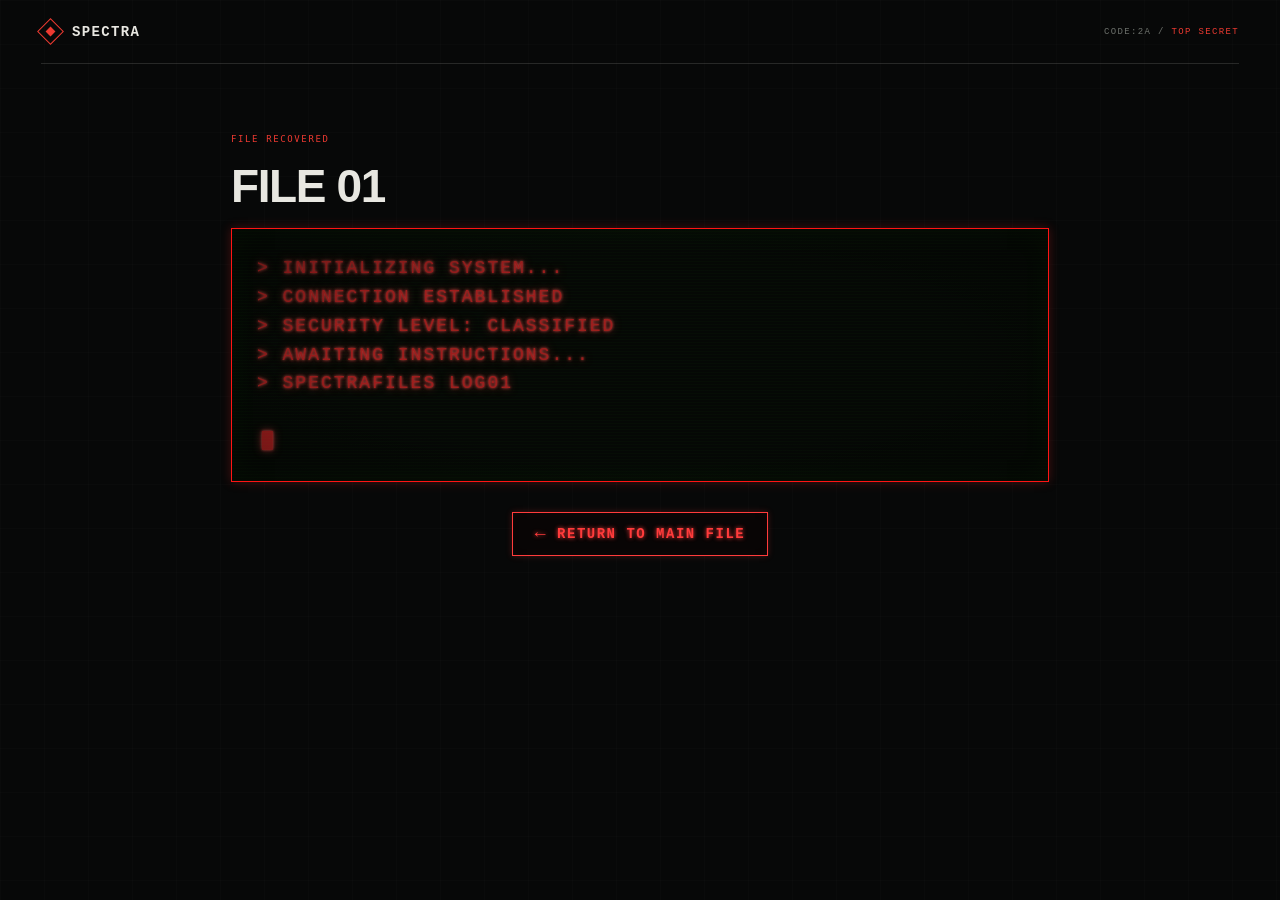
==== commit 35230d3e: "Delete dialogue about character responsibilities Removed dialogue lines regarding character interact" ====
--- a/ending1.html
+++ b/ending1.html
@@ -26,34 +26,7 @@
   > SECURITY LEVEL: CLASSIFIED<br>
   > AWAITING INSTRUCTIONS...<br>
   > SPECTRAFILES LOG01<br><br>
-  >知念 ……相沢、本当に消えちゃったんだな。<br><br>
-  >あなた ……ああ。<br><br>
-  >知念 力自慢だったからさ。こういう時、一番頼りにしてたんだけど。<br><br>
-  >あなた 運営、大丈夫なのか？<br><br>
-  >知念 正直に言うと……かなりきついと思う。<br><br>
-  >あなた そんなに？<br><br>
-  >知念 相沢って、表に出てる仕事だけじゃなくて、裏方の力仕事もほとんどやってたから。機材運んだり、会場の設営したり……重いものは全部あいつに任せてた。<br><br>
-  >あなた じゃあ、これからは……<br><br>
-  >知念 俺たちでやるしかない。<br><br>
-  >あなた ……できるのか？<br><br>
-  >知念 できる、とは言いたいけど……<br><br>
-  >知念 今まで相沢一人に頼りすぎてた。これからは人手も足りないし、設営も撤収もかなり厳しくなる。<br><br>
-  >あなた スペクトラの運営、回らなくなるんじゃないか？<br><br>
-  >知念 ……それが一番怖い。<br><br>
-  >知念 相沢が消えたこともそうだけど、あいつがいなくなったことで、今まで見えてなかった穴が一気に見えてきた。<br><br>
-  >あなた ……<br><br>
-  >知念 でも、止めるわけにはいかないだろ。<br><br>
-  >あなた ああ。<br><br>
-  >知念 だったら……相沢が残していった仕事くらい、俺たちでやり切らないとな。<br><br>
-  >知念 ……まあ、重い機材を運ぶのは、誰か別のやつを探さないとだけど。<br><br>
-  >あなた そこは俺がやる。<br><br>
-  >知念 ……本気？<br><br>
-  >あなた 本気<br><br>
-  >知念 ……そうか。<br><br>
-  >知念 じゃあ、頼むよ。<br><br>
-  >知念 相沢の分まで、スペクトラを動かそう。<br><br>
-  スペクトラ崩壊後確保<br>
-  DATA RETRIEVED FOLLOWING DISSOLUTION OF SPECTRA
+
 
     </p>
   </div>
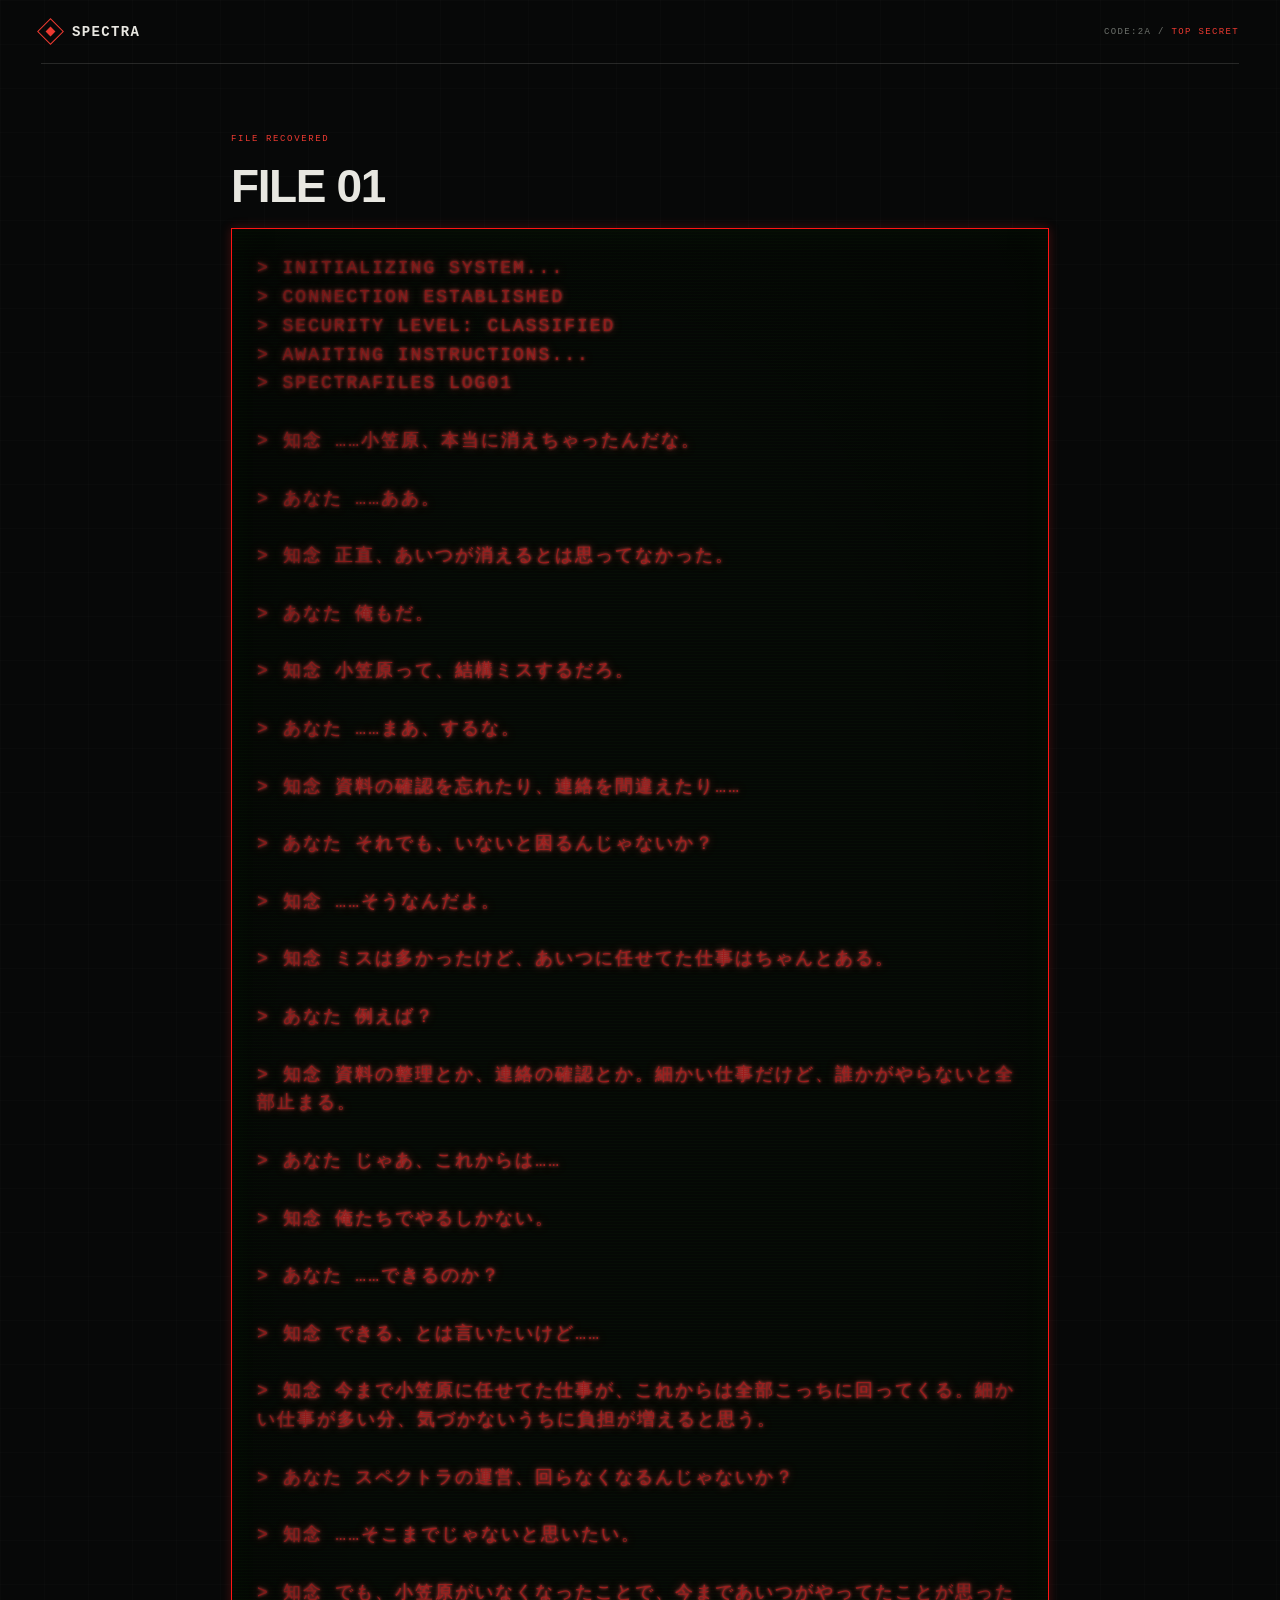
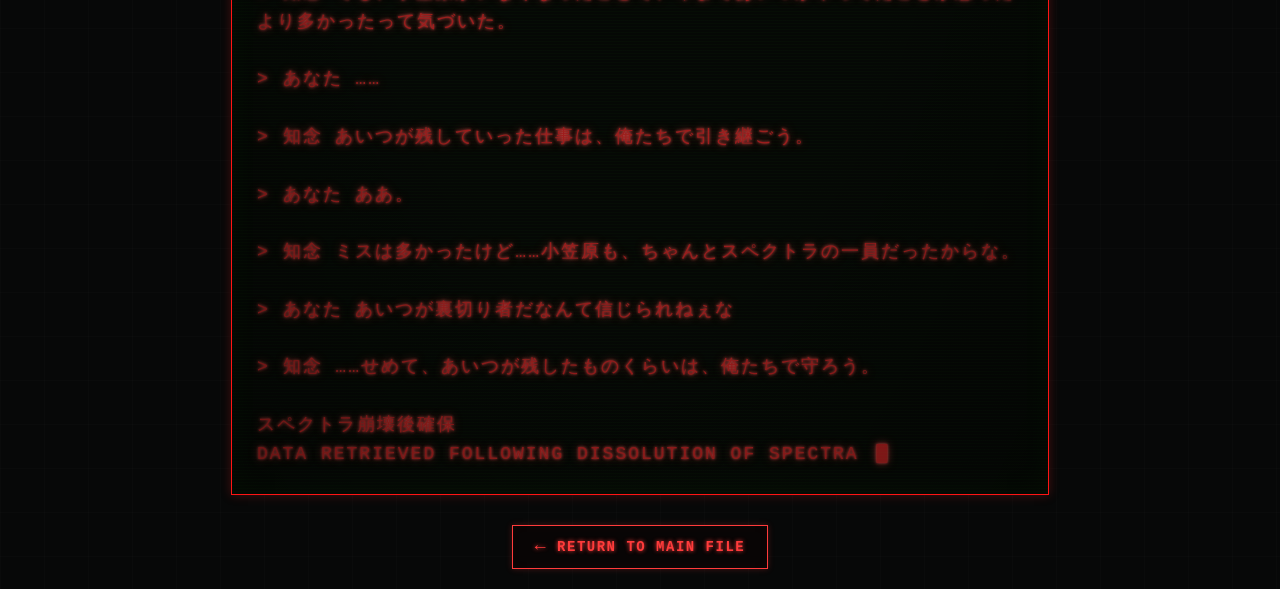
==== commit f627b738: "Add files via upload" ====
--- a/ending1.html
+++ b/ending1.html
@@ -26,8 +26,34 @@
   > SECURITY LEVEL: CLASSIFIED<br>
   > AWAITING INSTRUCTIONS...<br>
   > SPECTRAFILES LOG01<br><br>
-
-
+  > 知念 ……小笠原、本当に消えちゃったんだな。<br><br>
+  > あなた ……ああ。<br><br>
+  > 知念 正直、あいつが消えるとは思ってなかった。<br><br>
+  > あなた 俺もだ。<br><br>
+  > 知念 小笠原って、結構ミスするだろ。<br><br>
+  > あなた ……まあ、するな。<br><br>
+  > 知念 資料の確認を忘れたり、連絡を間違えたり……<br><br>
+  > あなた それでも、いないと困るんじゃないか？<br><br>
+  > 知念 ……そうなんだよ。<br><br>
+  > 知念 ミスは多かったけど、あいつに任せてた仕事はちゃんとある。<br><br>
+  > あなた 例えば？<br><br>
+  > 知念 資料の整理とか、連絡の確認とか。細かい仕事だけど、誰かがやらないと全部止まる。<br><br>
+  > あなた じゃあ、これからは……<br><br>
+  > 知念 俺たちでやるしかない。<br><br>
+  > あなた ……できるのか？<br><br>
+  > 知念 できる、とは言いたいけど……<br><br>
+  > 知念 今まで小笠原に任せてた仕事が、これからは全部こっちに回ってくる。細かい仕事が多い分、気づかないうちに負担が増えると思う。<br><br>
+  > あなた スペクトラの運営、回らなくなるんじゃないか？<br><br>
+  > 知念 ……そこまでじゃないと思いたい。<br><br>
+  > 知念 でも、小笠原がいなくなったことで、今まであいつがやってたことが思ったより多かったって気づいた。<br><br>
+  > あなた ……<br><br>
+  > 知念 あいつが残していった仕事は、俺たちで引き継ごう。<br><br>
+  > あなた ああ。<br><br>
+  > 知念 ミスは多かったけど……小笠原も、ちゃんとスペクトラの一員だったからな。<br><br>
+  > あなた あいつが裏切り者だなんて信じられねぇな<br><br>
+  > 知念 ……せめて、あいつが残したものくらいは、俺たちで守ろう。<br><br>
+  スペクトラ崩壊後確保<br>
+  DATA RETRIEVED FOLLOWING DISSOLUTION OF SPECTRA
     </p>
   </div>
   <div class="return-container">
--- a/styles.css
+++ b/styles.css
@@ -1295,4 +1295,68 @@
     51%, 100% {
         opacity: 0;
     }
+}
+
+.truereturn-container {
+    display: flex;
+    justify-content: center;
+    margin-top: 30px;
+    margin-bottom: 20px;
+}
+
+.truereturn-button {
+    display: inline-flex;
+    align-items: center;
+    gap: 10px;
+
+    padding: 12px 22px;
+
+    font-family: "Courier New", monospace;
+    font-size: 14px;
+    font-weight: bold;
+    letter-spacing: 1.5px;
+    text-decoration: none;
+
+    color: #d8bf83;
+    background: #080505;
+
+    border: 1px solid #d8bf83;
+
+    box-shadow:
+        0 0 6px rgba(255, 59, 59, 0.25),
+        inset 0 0 10px rgba(255, 59, 59, 0.04);
+
+    text-shadow:
+        0 0 4px #d8bf83;
+
+    transition:
+        background 0.2s ease,
+        color 0.2s ease,
+        box-shadow 0.2s ease,
+        transform 0.2s ease;
+}
+
+.truereturn-arrow {
+    font-size: 18px;
+    line-height: 1;
+}
+
+.truereturn-button:hover {
+    color: #080505;
+    background: #d8bf83;
+
+    box-shadow:
+        0 0 12px #d8bf83(255, 59, 59, 0.6),
+        0 0 25px #d8be8358(255, 59, 59, 0.25);
+
+    text-shadow: none;
+
+    transform: translateY(-2px);
+}
+
+.truereturn-button:active {
+    transform: translateY(0);
+
+    box-shadow:
+        0 0 5px #d8bf83(255, 59, 59, 0.4);
 }
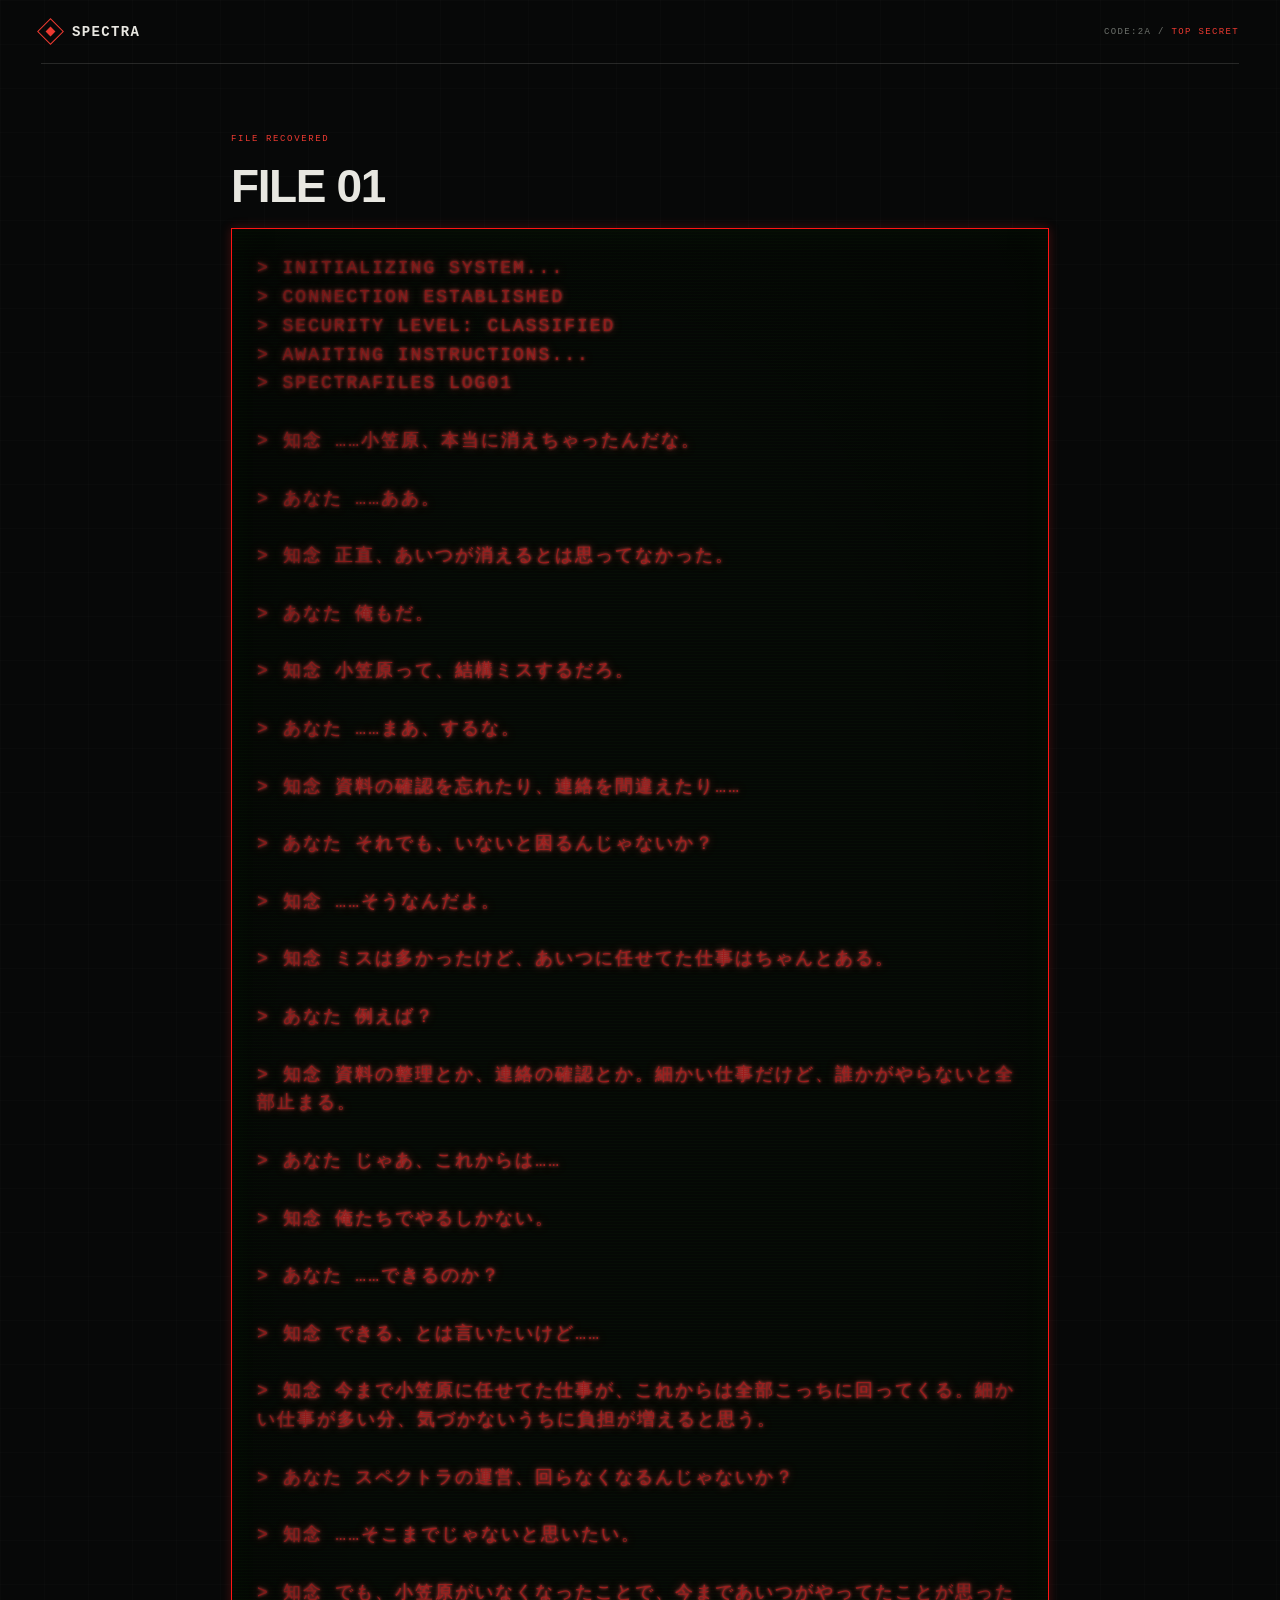
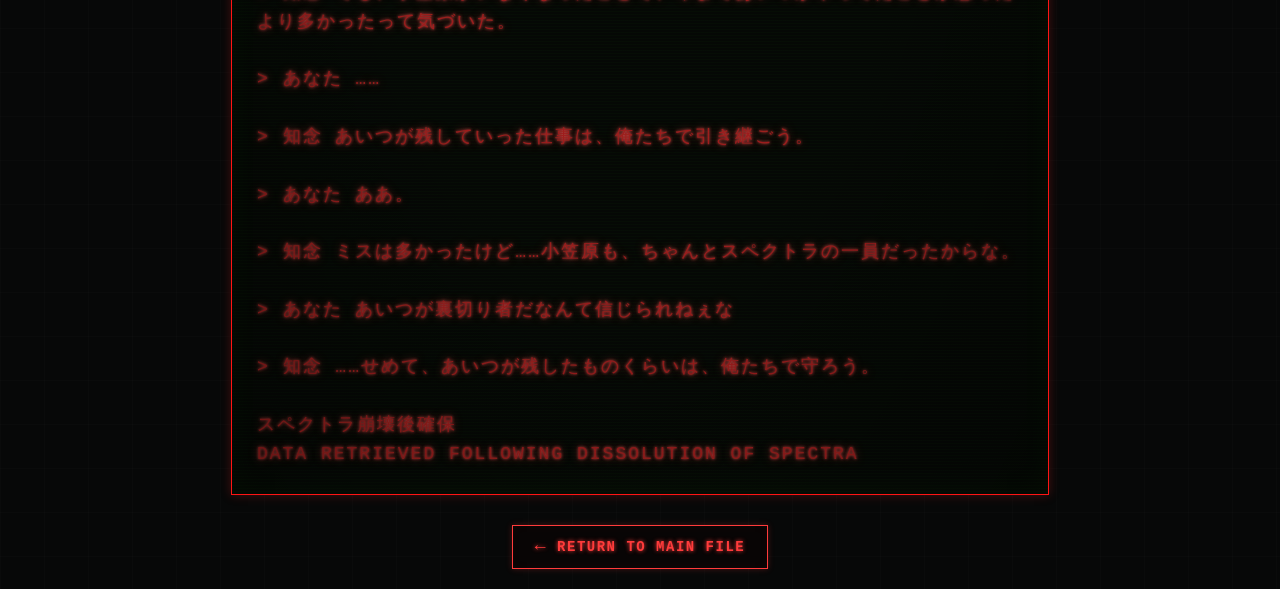
==== commit 0454fdd2: "Add files via upload" ====
--- a/ending1.html
+++ b/ending1.html
@@ -10,7 +10,7 @@
 <body class="gate-body" data-ending="1">
 
   <header class="gate-topbar">
-    <div class="gate-brand"><span class="gate-brand-mark" aria-hidden="true"></span>SPECTRA</div>
+    <div class="gate-brand"><span class="gate-brand-mark" aria-hidden="true"></span><a href="index.html" style="color: inherit; text-decoration: none;">SPECTRA</a></div>
     <div class="gate-classification">CODE:2A / <b>TOP SECRET</b></div>
   </header>
 
--- a/styles.css
+++ b/styles.css
@@ -1120,10 +1120,19 @@
     }
 }
 
-.terminal-text::after {
-    content: "█";
-    margin-left: 5px;
-    animation: cursor-blink 0.8s steps(1) infinite;
+.typing-cursor {
+    display: inline;
+    margin-left: 4px;
+    animation: terminalCursor 0.8s steps(1) infinite;
+}
+
+@keyframes terminalCursor {
+    0%, 50% {
+        opacity: 1;
+    }
+    51%, 100% {
+        opacity: 0;
+    }
 }
 
 @keyframes cursor-blink {
@@ -1282,12 +1291,6 @@
     }
 }
 
-.trueterminal-text::after {
-    content: "█";
-    margin-left: 5px;
-    animation: cursor-blink 0.8s steps(1) infinite;
-}
-
 @keyframes cursor-blink {
     0%, 50% {
         opacity: 1;
@@ -1359,4 +1362,23 @@
 
     box-shadow:
         0 0 5px #d8bf83(255, 59, 59, 0.4);
+}
+
+.trueterminal {
+    width: 100%;
+    box-sizing: border-box;
+}
+
+
+/* Hide return button until report is finished */
+
+.truereturn-container {
+    opacity: 0;
+    pointer-events: none;
+    transition: opacity 0.8s ease;
+}
+
+.truereturn-container.visible {
+    opacity: 1;
+    pointer-events: auto;
 }
